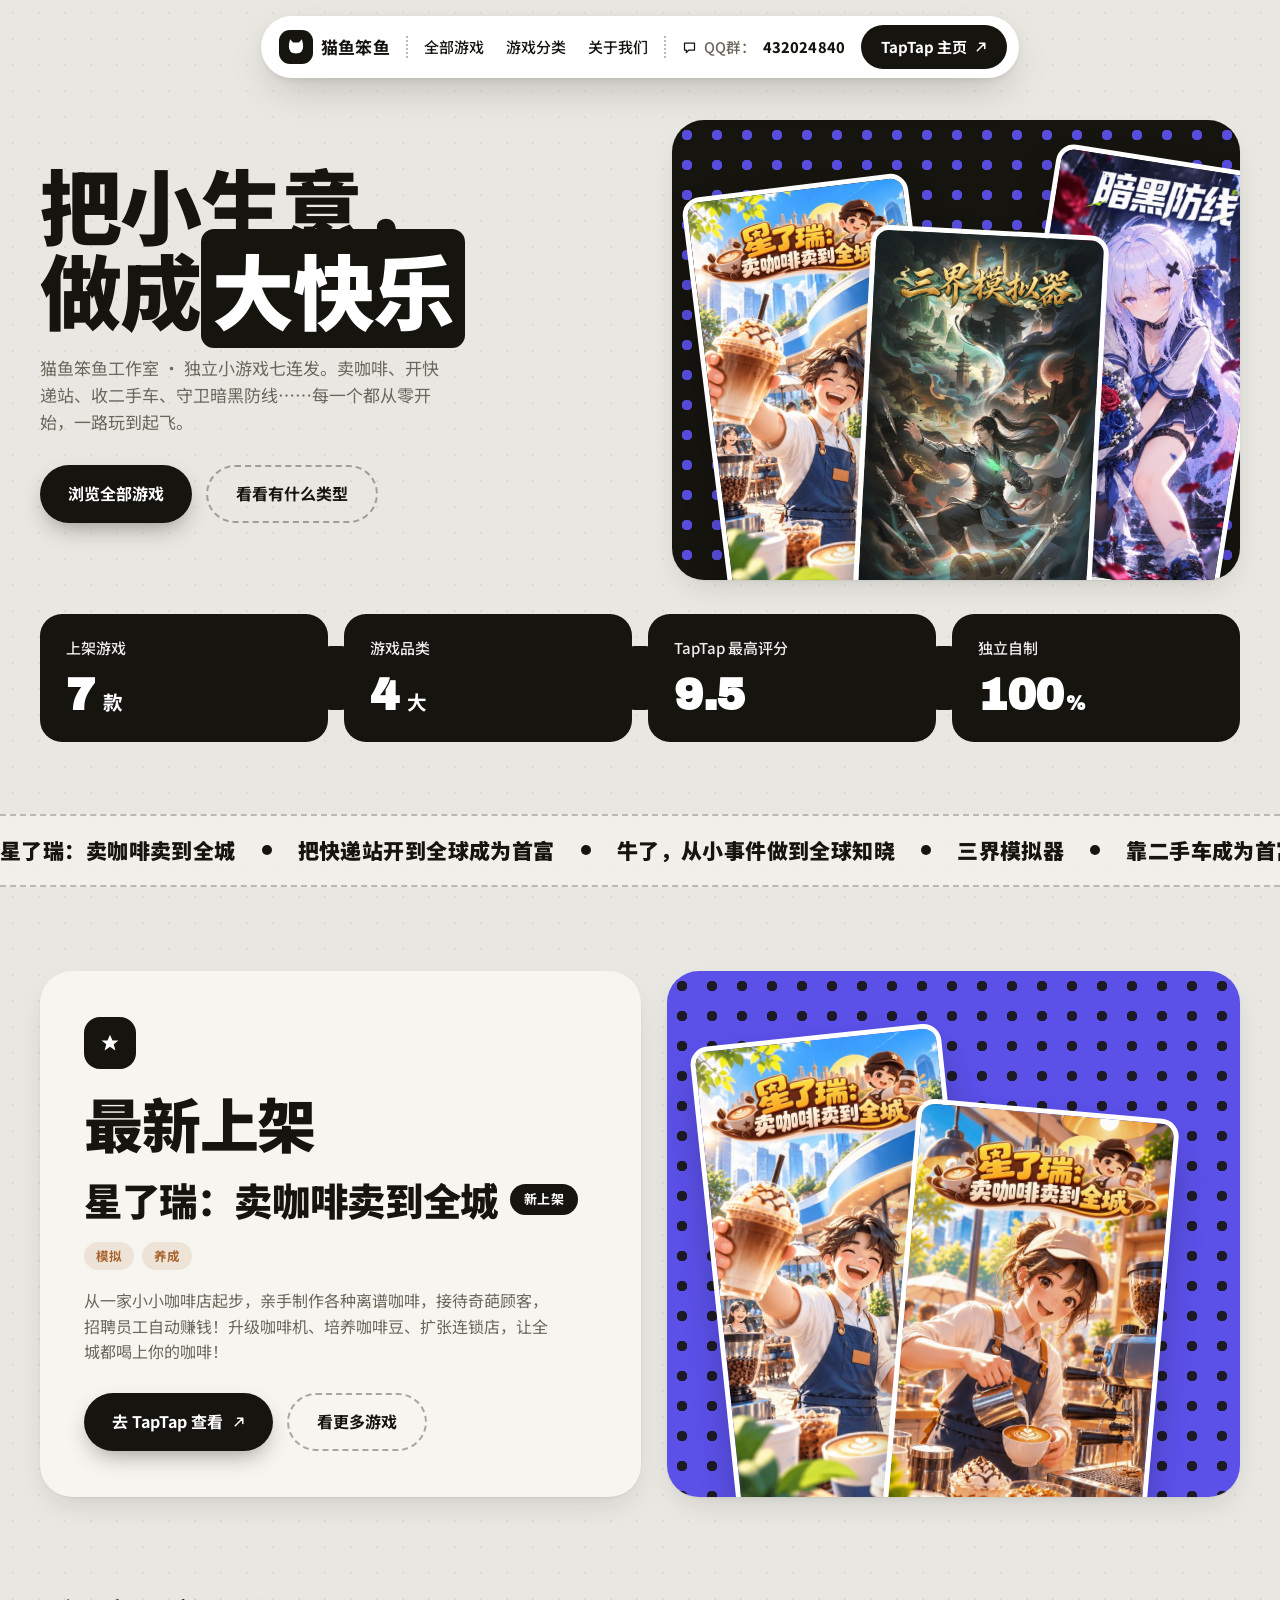
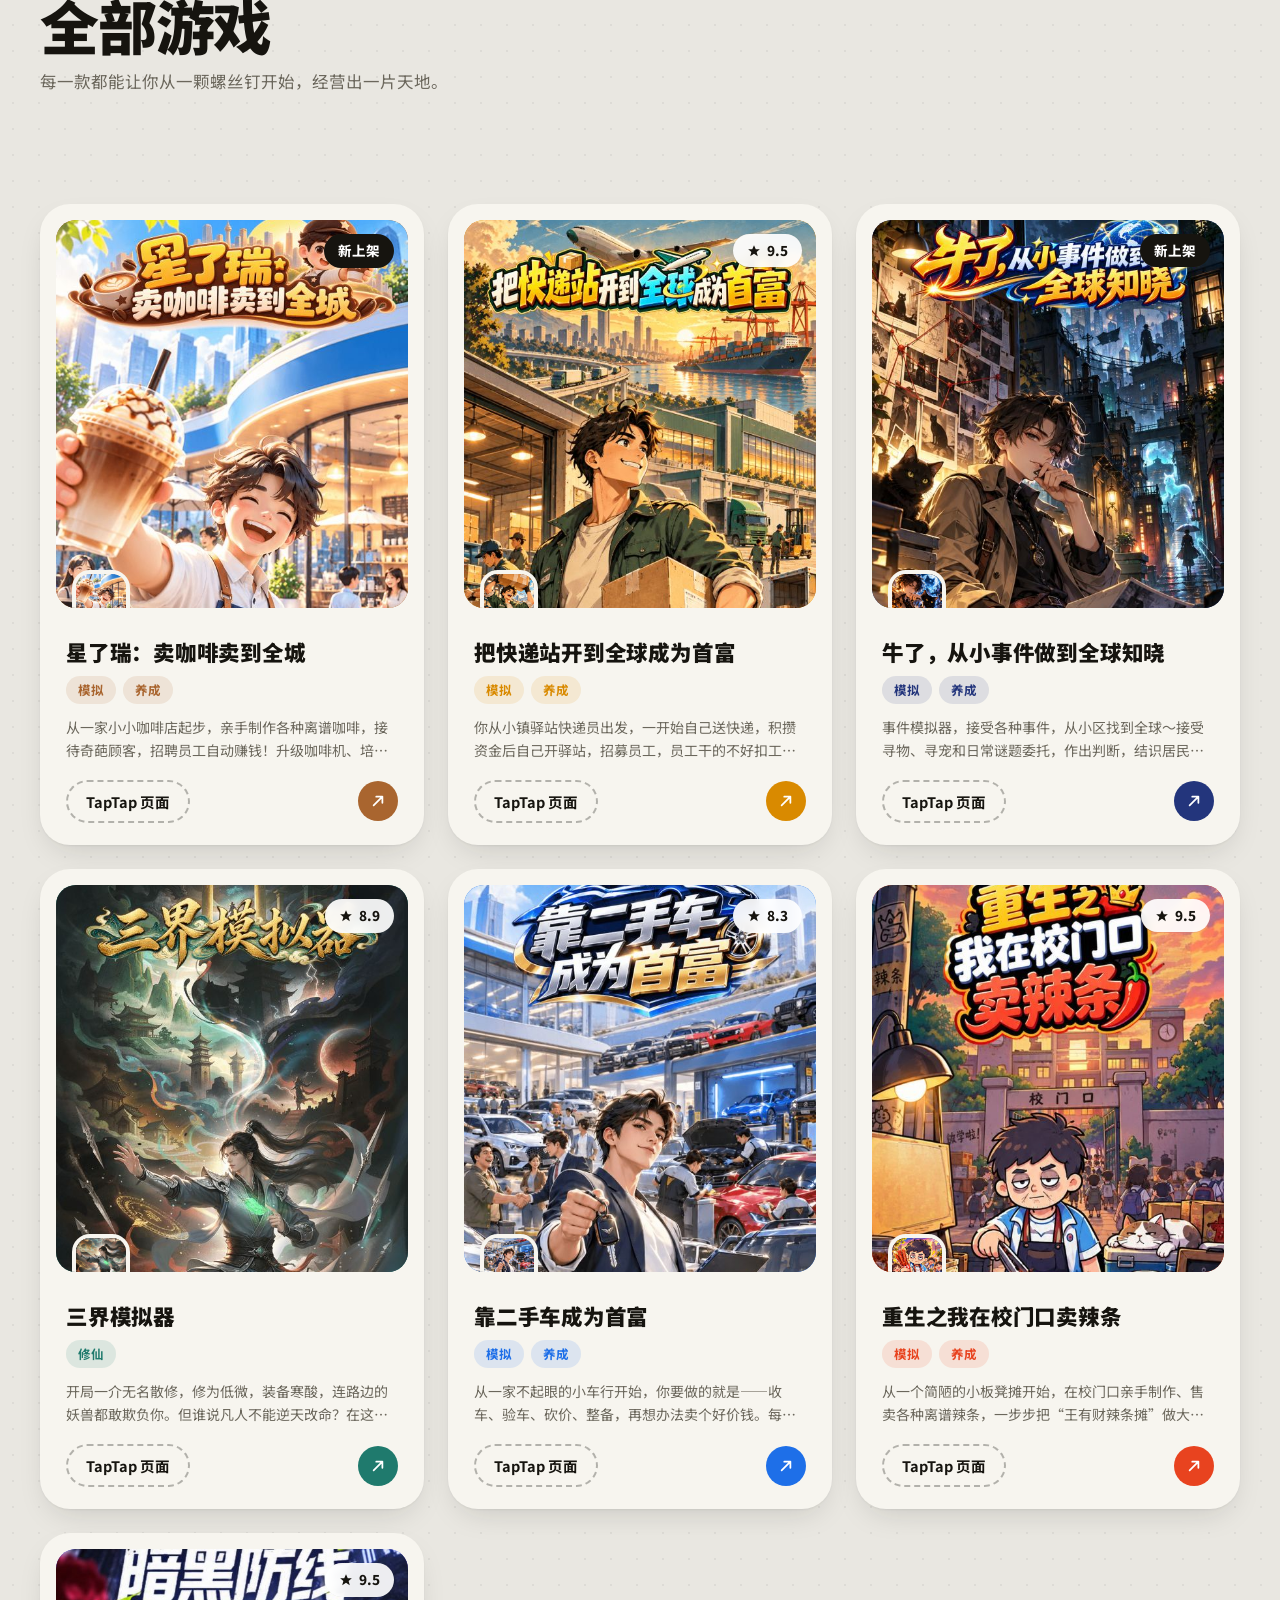
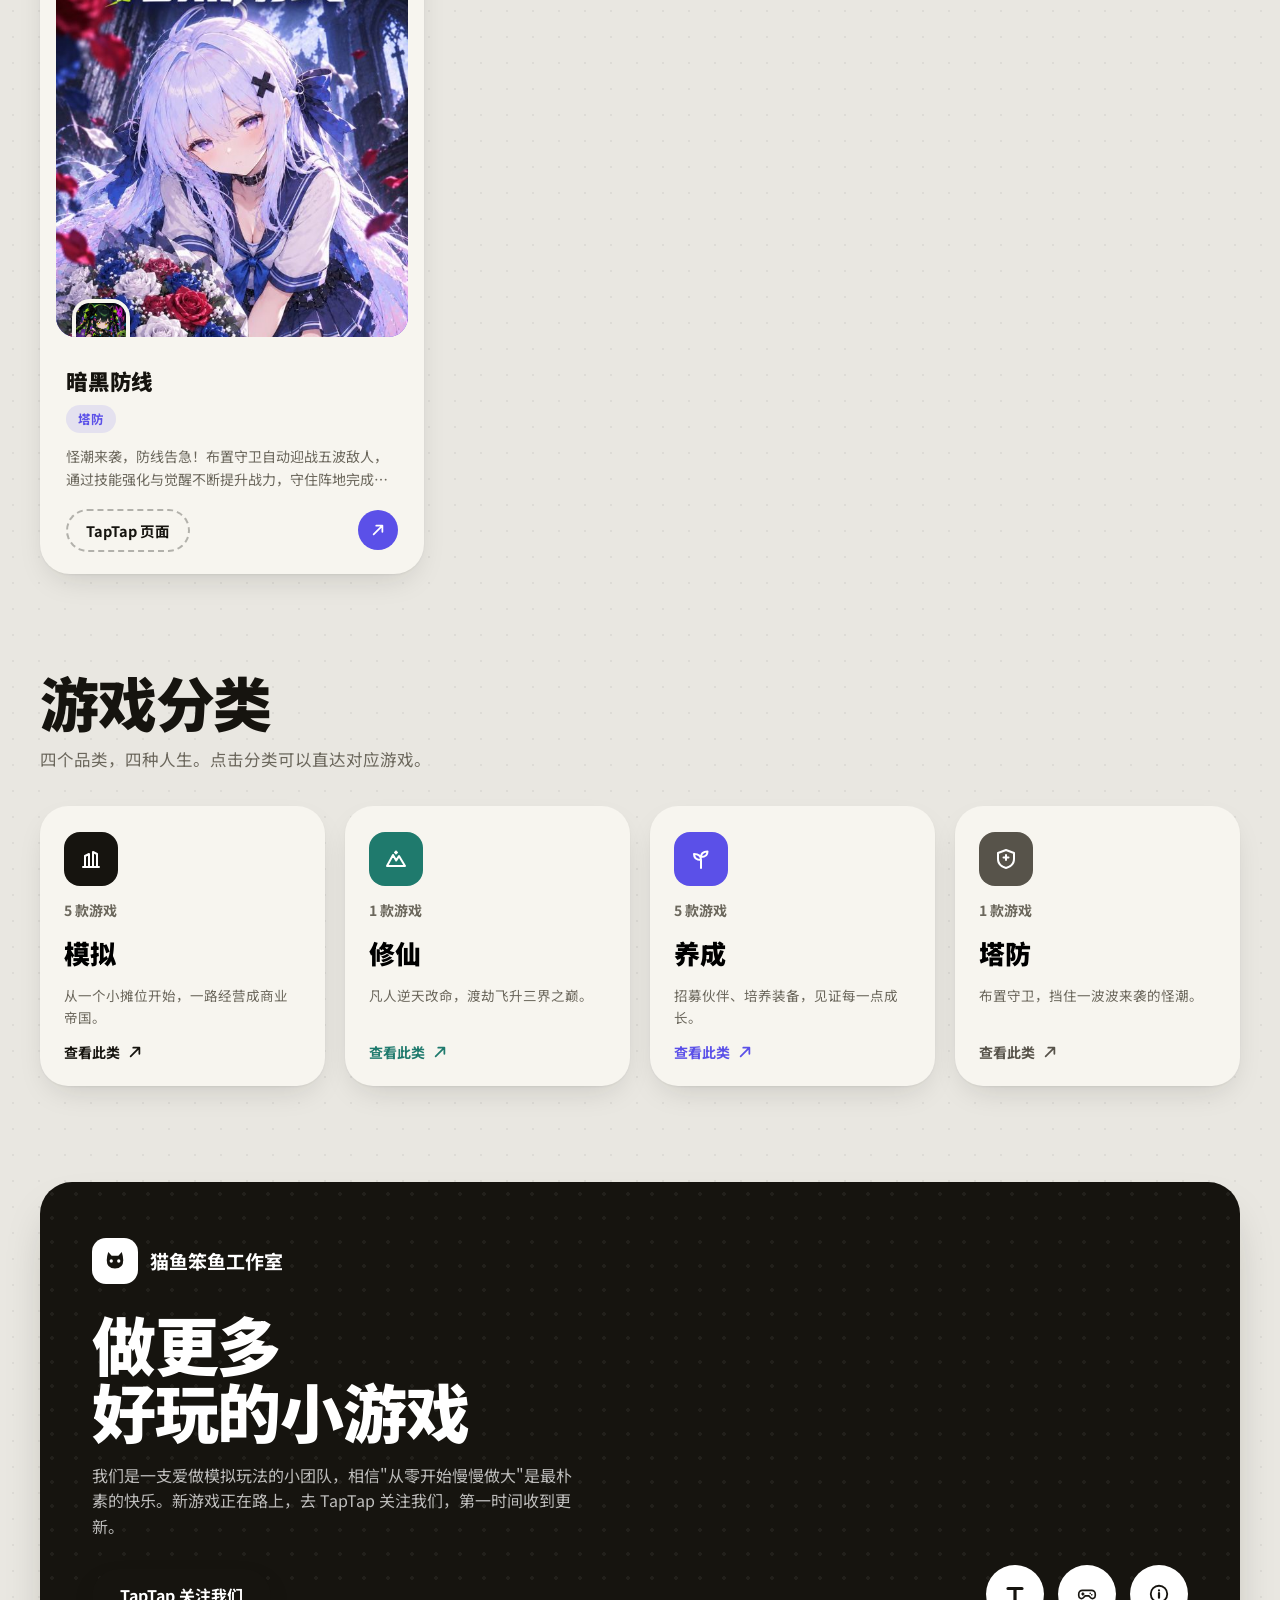
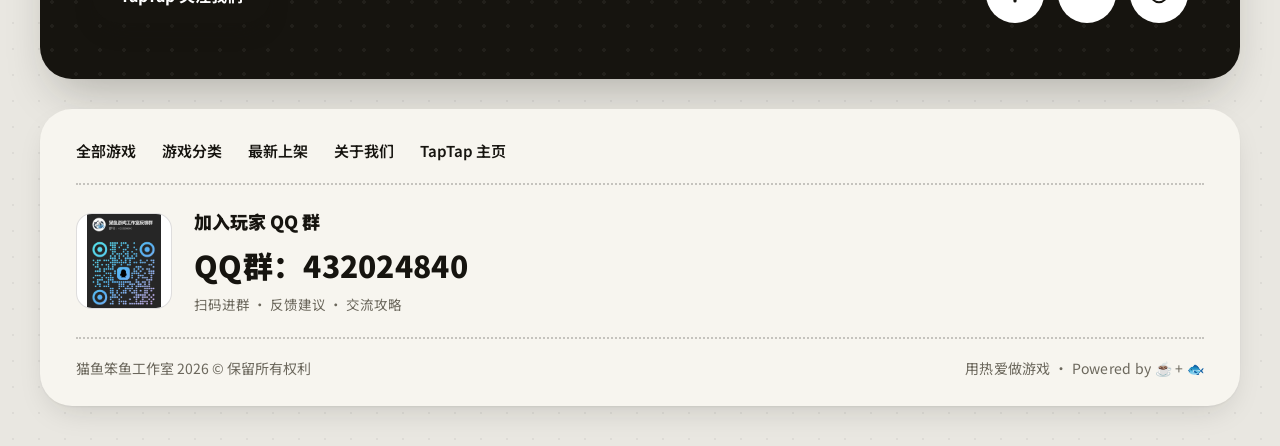
==== index.html @ b8abeef3 "初始提交：个人网站" ====
<!DOCTYPE html>
<html lang="zh-CN">
<head>
  <meta charset="UTF-8" />
  <meta name="viewport" content="width=device-width, initial-scale=1.0" />
  <title>猫鱼笨鱼工作室 · 独立小游戏</title>
  <meta name="description" content="猫鱼笨鱼工作室官方网站 —— 7 款独立小游戏：模拟、修仙、养成、塔防。从小生意做到全球首富，从凡人修到飞升。" />
  <link rel="icon" href="data:image/svg+xml,%3Csvg xmlns='http://www.w3.org/2000/svg' viewBox='0 0 64 64'%3E%3Crect width='64' height='64' rx='16' fill='%2316140F'/%3E%3Cpath d='M20 40 L32 18 L44 40 Z' fill='%23fff'/%3E%3C/svg%3E" />
  <link rel="preconnect" href="https://fonts.googleapis.com" />
  <link rel="preconnect" href="https://fonts.gstatic.com" crossorigin />
  <link href="https://fonts.googleapis.com/css2?family=Archivo+Black&family=Noto+Sans+SC:wght@400;500;700;900&display=swap" rel="stylesheet" />
  <link rel="stylesheet" href="css/styles.css" />
</head>
<body>

  <!-- ===== 导航 ===== -->
  <header class="nav-wrap">
    <nav class="nav" id="nav">
      <a class="nav-logo" href="#top" aria-label="回到顶部">
        <span class="logo-mark" aria-hidden="true">
          <svg viewBox="0 0 40 40" width="26" height="26">
            <path d="M11 8 L15.5 13 L24.5 13 L29 8 L29 8 Q31 14 31 19 Q31 30 20 30 Q9 30 9 19 Q9 14 11 8 Z" fill="currentColor"/>
            <circle cx="15" cy="20" r="2.2" fill="#fff"/>
            <circle cx="25" cy="20" r="2.2" fill="#fff"/>
          </svg>
        </span>
        <strong>猫鱼笨鱼</strong>
      </a>
      <span class="nav-divider" aria-hidden="true"></span>
      <ul class="nav-links" id="navLinks">
        <li><a href="#games">全部游戏</a></li>
        <li><a href="#categories">游戏分类</a></li>
        <li><a href="#about">关于我们</a></li>
      </ul>
      <span class="nav-divider" aria-hidden="true"></span>
      <span class="nav-qq" title="玩家交流群">
        <svg viewBox="0 0 24 24" width="15" height="15" aria-hidden="true"><path d="M4 5 h16 v11 h-9 l-4 4 v-4 H4 Z" fill="none" stroke="currentColor" stroke-width="2" stroke-linejoin="round"/></svg>
        QQ群：<b>432024840</b>
      </span>
      <a class="nav-cta" href="https://www.taptap.cn/developer/452854" target="_blank" rel="noopener">
        TapTap 主页
        <svg viewBox="0 0 16 16" width="12" height="12" aria-hidden="true"><path d="M3 13 L13 3 M6 3 h7 v7" stroke="currentColor" stroke-width="2" fill="none" stroke-linecap="round" stroke-linejoin="round"/></svg>
      </a>
    </nav>
  </header>

  <main id="top">
    <!-- ===== 首屏 ===== -->
    <section class="hero container">
      <div class="hero-grid">
        <div class="hero-copy reveal">
          <h1 class="hero-title">把小生意，<br />做成<span class="accent-underline">大快乐</span></h1>
          <p class="hero-sub">猫鱼笨鱼工作室 · 独立小游戏七连发。卖咖啡、开快递站、收二手车、守卫暗黑防线……每一个都从零开始，一路玩到起飞。</p>
          <div class="hero-actions">
            <a class="btn btn-primary" href="#games">浏览全部游戏</a>
            <a class="btn btn-ghost" href="#categories">看看有什么类型</a>
          </div>
        </div>
        <div class="hero-art reveal" aria-hidden="true">
          <div class="hero-panel">
            <div class="hero-shot hero-shot-a"><img src="assets/980975/shot0.jpg" alt="" loading="eager" /></div>
            <div class="hero-shot hero-shot-b"><img src="assets/961145/shot0.jpg" alt="" loading="eager" /></div>
            <div class="hero-shot hero-shot-c"><img src="assets/924366/shot0.jpg" alt="" loading="eager" /></div>
          </div>
        </div>
      </div>

      <!-- 统计连体卡 -->
      <div class="stats reveal" role="list" aria-label="工作室数据">
        <div class="stat-card" role="listitem"><span class="stat-label">上架游戏</span><span class="stat-value">7<small> 款</small></span></div>
        <span class="stat-connector" aria-hidden="true"></span>
        <div class="stat-card" role="listitem"><span class="stat-label">游戏品类</span><span class="stat-value">4<small> 大</small></span></div>
        <span class="stat-connector" aria-hidden="true"></span>
        <div class="stat-card" role="listitem"><span class="stat-label">TapTap 最高评分</span><span class="stat-value">9.5</span></div>
        <span class="stat-connector" aria-hidden="true"></span>
        <div class="stat-card" role="listitem"><span class="stat-label">独立自制</span><span class="stat-value">100<small>%</small></span></div>
      </div>
    </section>

    <!-- ===== 跑马灯 ===== -->
    <div class="marquee" aria-hidden="true">
      <div class="marquee-track" id="marqueeTrack"></div>
    </div>

    <!-- ===== 最新上架 ===== -->
    <section class="featured container" id="featured">
      <div class="featured-copy reveal">
        <span class="chip-icon" aria-hidden="true">
          <svg viewBox="0 0 24 24" width="20" height="20"><path d="M12 2 L15 9 L22 9 L16.5 13.5 L18.5 21 L12 16.5 L5.5 21 L7.5 13.5 L2 9 L9 9 Z" fill="currentColor"/></svg>
        </span>
        <h2 class="section-title">最新上架</h2>
        <div class="featured-meta" id="featuredMeta"></div>
        <p class="featured-desc" id="featuredDesc"></p>
        <div class="hero-actions">
          <a class="btn btn-primary" id="featuredLink" href="#" target="_blank" rel="noopener">去 TapTap 查看
            <svg viewBox="0 0 16 16" width="12" height="12" aria-hidden="true"><path d="M3 13 L13 3 M6 3 h7 v7" stroke="currentColor" stroke-width="2" fill="none" stroke-linecap="round" stroke-linejoin="round"/></svg>
          </a>
          <a class="btn btn-ghost" href="#games">看更多游戏</a>
        </div>
      </div>
      <div class="featured-art reveal" id="featuredArt" aria-hidden="true"></div>
    </section>

    <!-- ===== 全部游戏 ===== -->
    <section class="games container" id="games">
      <div class="section-head reveal">
        <h2 class="section-title">全部游戏</h2>
        <p class="section-sub">每一款都能让你从一颗螺丝钉开始，经营出一片天地。</p>
      </div>
      <div class="filter-bar reveal" id="filterBar" role="tablist" aria-label="按分类筛选"></div>
      <div class="game-grid" id="gameGrid"></div>
      <p class="grid-empty" id="gridEmpty" hidden>这个分类暂时还没有游戏，敬请期待～</p>
    </section>

    <!-- ===== 分类 ===== -->
    <section class="categories container" id="categories">
      <div class="section-head reveal">
        <h2 class="section-title">游戏分类</h2>
        <p class="section-sub">四个品类，四种人生。点击分类可以直达对应游戏。</p>
      </div>
      <div class="cat-grid" id="catGrid"></div>
    </section>

    <!-- ===== 关于 ===== -->
    <section class="about container" id="about">
      <div class="about-card reveal">
        <div class="about-copy">
          <a class="about-logo" href="https://www.taptap.cn/developer/452854" target="_blank" rel="noopener">
            <span class="logo-mark logo-mark-lg" aria-hidden="true">
              <svg viewBox="0 0 40 40" width="30" height="30">
                <path d="M11 8 L15.5 13 L24.5 13 L29 8 L29 8 Q31 14 31 19 Q31 30 20 30 Q9 30 9 19 Q9 14 11 8 Z" fill="currentColor"/>
                <circle cx="15" cy="20" r="2.2" fill="#fff"/>
                <circle cx="25" cy="20" r="2.2" fill="#fff"/>
              </svg>
            </span>
            <strong>猫鱼笨鱼工作室</strong>
          </a>
          <h2 class="about-title">做更多<br />好玩的小游戏</h2>
          <p class="about-sub">我们是一支爱做模拟玩法的小团队，相信"从零开始慢慢做大"是最朴素的快乐。新游戏正在路上，去 TapTap 关注我们，第一时间收到更新。</p>
          <a class="btn btn-primary" href="https://www.taptap.cn/developer/452854" target="_blank" rel="noopener">TapTap 关注我们</a>
        </div>
        <div class="about-social" aria-label="社交链接">
          <a class="social-dot" href="https://www.taptap.cn/developer/452854" target="_blank" rel="noopener" title="TapTap 开发者主页" aria-label="TapTap 开发者主页">
            <svg viewBox="0 0 24 24" width="24" height="24" aria-hidden="true"><path d="M5 6.5 h14 M12 6.5 V19" fill="none" stroke="currentColor" stroke-width="3.2" stroke-linecap="round"/></svg>
          </a>
          <a class="social-dot" href="#games" title="浏览游戏" aria-label="浏览游戏">
            <svg viewBox="0 0 24 24" width="22" height="22" aria-hidden="true"><path d="M7 8 h10 a4 4 0 0 1 4 4 v2 a3 3 0 0 1 -5.6 1.5 L14 14 h-4 l-1.4 1.5 A3 3 0 0 1 3 14 v-2 a4 4 0 0 1 4 -4 Z M7.5 11 v2 M6.5 12 h2 M15.5 11.2 v.1 M17.2 12.8 v.1" fill="none" stroke="currentColor" stroke-width="1.8" stroke-linecap="round"/></svg>
          </a>
          <a class="social-dot" href="#about" title="关于我们" aria-label="关于我们">
            <svg viewBox="0 0 24 24" width="22" height="22" aria-hidden="true"><circle cx="12" cy="12" r="9" fill="none" stroke="currentColor" stroke-width="2"/><path d="M12 11 v5 M12 8 v.1" stroke="currentColor" stroke-width="2.4" stroke-linecap="round" fill="none"/></svg>
          </a>
        </div>
      </div>
    </section>
  </main>

  <!-- ===== 页脚 ===== -->
  <footer class="footer container">
    <div class="footer-card reveal">
      <ul class="footer-links">
        <li><a href="#games">全部游戏</a></li>
        <li><a href="#categories">游戏分类</a></li>
        <li><a href="#featured">最新上架</a></li>
        <li><a href="#about">关于我们</a></li>
        <li><a href="https://www.taptap.cn/developer/452854" target="_blank" rel="noopener">TapTap 主页</a></li>
      </ul>
      <div class="footer-qq">
        <img class="qq-qr" src="assets/qq-qrcode.png" alt="QQ 群二维码" width="96" height="96" loading="lazy" />
        <div class="qq-info">
          <span class="qq-title">加入玩家 QQ 群</span>
          <span class="qq-number">QQ群：432024840</span>
          <span class="qq-hint">扫码进群 · 反馈建议 · 交流攻略</span>
        </div>
      </div>
      <div class="footer-bottom">
        <span>猫鱼笨鱼工作室 2026 © 保留所有权利</span>
        <span class="footer-made">用热爱做游戏 · Powered by ☕ + 🐟</span>
      </div>
    </div>
  </footer>

  <script src="js/games.js"></script>
  <script src="js/main.js"></script>
</body>
</html>
---- css/styles.css ----
/* ============================================================
   猫鱼笨鱼工作室 · 个人游戏网站
   视觉语言参考 caldera.xyz：
   暖灰底 + 半调网点 + 超粗标题 + 大圆角面板 + 虚线胶囊按钮
   主色：黑色（原 caldera 橙改为黑，保留紫色作辅助撞色）
   ============================================================ */

:root {
  --bg: #E9E7E1;
  --surface: #F7F5EF;
  --surface-2: #FFFFFF;
  --ink: #16140F;
  --muted: #6B675C;
  --line: rgba(22, 20, 15, 0.14);

  --primary: #16140F;
  --primary-deep: #2E2B24;
  --purple: #5B50E8;
  --teal: #1F7A6D;
  --stone: #57534A;

  --radius-lg: 32px;
  --radius-md: 22px;
  --radius-sm: 16px;

  --font-display: "Archivo Black", "Noto Sans SC", "Microsoft YaHei", sans-serif;
  --font-body: "Noto Sans SC", "PingFang SC", "Microsoft YaHei", sans-serif;

  --shadow-card: 0 1px 2px rgba(22, 20, 15, 0.05), 0 12px 32px -12px rgba(22, 20, 15, 0.18);
  --shadow-pop: 0 24px 48px -16px rgba(22, 20, 15, 0.28);

  --halftone-dark: radial-gradient(circle, rgba(22, 20, 15, 0.055) 1.4px, transparent 1.5px);
}

* { box-sizing: border-box; }

html { scroll-behavior: smooth; }

body {
  margin: 0;
  font-family: var(--font-body);
  color: var(--ink);
  background-color: var(--bg);
  background-image: var(--halftone-dark);
  background-size: 26px 26px;
  line-height: 1.6;
  -webkit-font-smoothing: antialiased;
}

img { display: block; max-width: 100%; }
a { color: inherit; text-decoration: none; }
ul { list-style: none; margin: 0; padding: 0; }

.container {
  width: min(1200px, calc(100% - 40px));
  margin-inline: auto;
}

/* ============ 导航 ============ */
.nav-wrap {
  position: fixed;
  inset-inline: 0;
  top: 16px;
  z-index: 100;
  display: flex;
  justify-content: center;
  padding-inline: 16px;
  pointer-events: none;
}

.nav {
  pointer-events: auto;
  display: flex;
  align-items: center;
  gap: 16px;
  background: var(--surface-2);
  border-radius: 999px;
  padding: 9px 12px 9px 18px;
  box-shadow: 0 2px 6px rgba(22, 20, 15, 0.07), 0 16px 40px -12px rgba(22, 20, 15, 0.25);
  max-width: 100%;
}

.nav-logo {
  display: flex;
  align-items: center;
  gap: 8px;
  font-size: 17px;
  letter-spacing: 0.01em;
}

.logo-mark {
  display: inline-grid;
  place-items: center;
  width: 34px;
  height: 34px;
  border-radius: 11px;
  background: var(--primary);
  color: #fff;
}

.logo-mark-lg { width: 46px; height: 46px; border-radius: 14px; }

.nav-divider {
  width: 0;
  height: 22px;
  border-left: 2px dotted rgba(22, 20, 15, 0.3);
}

.nav-links {
  display: flex;
  gap: 22px;
  font-size: 15px;
  font-weight: 500;
}

.nav-links a {
  position: relative;
  padding-block: 4px;
  transition: text-decoration-color 0.2s;
  text-decoration: underline;
  text-decoration-color: transparent;
  text-underline-offset: 6px;
  text-decoration-thickness: 2px;
}

.nav-links a:hover { text-decoration-color: var(--primary); }

.nav-qq {
  display: inline-flex;
  align-items: center;
  gap: 7px;
  font-size: 14.5px;
  font-weight: 500;
  color: var(--muted);
  white-space: nowrap;
}

.nav-qq svg { color: var(--primary); flex: 0 0 auto; }

.nav-qq b { color: var(--ink); font-weight: 800; letter-spacing: 0.01em; }

.nav-cta {
  display: inline-flex;
  align-items: center;
  gap: 8px;
  background: var(--primary);
  color: #fff;
  font-weight: 700;
  font-size: 15px;
  padding: 10px 20px;
  border-radius: 999px;
  transition: transform 0.2s ease, background 0.2s ease;
}

.nav-cta:hover { background: var(--primary-deep); transform: translateY(-1px); }

/* ============ 通用按钮 ============ */
.btn {
  display: inline-flex;
  align-items: center;
  gap: 10px;
  border-radius: 999px;
  font-weight: 700;
  font-size: 16px;
  padding: 14px 28px;
  transition: transform 0.2s ease, background 0.2s ease, box-shadow 0.2s ease, border-color 0.2s ease;
}

.btn-primary {
  background: var(--primary);
  color: #fff;
  box-shadow: 0 10px 24px -8px rgba(22, 20, 15, 0.45);
}

.btn-primary:hover { background: var(--primary-deep); transform: translateY(-2px); }

.btn-ghost {
  border: 2px dashed rgba(22, 20, 15, 0.35);
  color: var(--ink);
  background: transparent;
}

.btn-ghost:hover { border-style: solid; border-color: var(--ink); transform: translateY(-2px); }

/* ============ 首屏 ============ */
.hero { padding-top: 120px; }

.hero-grid {
  display: grid;
  grid-template-columns: 1.05fr 1fr;
  gap: 36px;
  align-items: stretch;
}

.hero-copy {
  display: flex;
  flex-direction: column;
  justify-content: center;
  padding-block: 24px 40px;
}

.hero-title {
  margin: 0 0 22px;
  font-family: var(--font-body);
  font-weight: 900;
  font-size: clamp(44px, 6.4vw, 88px);
  line-height: 1.04;
  letter-spacing: -0.02em;
}

.accent-underline {
  background: var(--primary);
  color: #fff;
  padding: 0 0.14em;
  border-radius: 0.16em;
  box-decoration-break: clone;
  -webkit-box-decoration-break: clone;
}

.hero-sub {
  margin: 0 0 30px;
  font-size: 17px;
  color: var(--muted);
  max-width: 46ch;
}

.hero-actions { display: flex; flex-wrap: wrap; gap: 14px; }

/* 首屏图形面板：黑底 + 紫色半调网点 + 三张倾斜竖版截图 */
.hero-art { position: relative; }

.hero-panel {
  position: relative;
  height: 100%;
  min-height: 460px;
  border-radius: var(--radius-lg);
  background-color: var(--primary);
  background-image: radial-gradient(circle, rgba(91, 80, 232, 0.95) 5px, transparent 5.5px);
  background-size: 30px 30px;
  overflow: hidden;
  box-shadow: var(--shadow-card);
}

.hero-shot {
  position: absolute;
  border-radius: 18px;
  overflow: hidden;
  box-shadow: 0 20px 44px -14px rgba(0, 0, 0, 0.45);
  border: 5px solid var(--surface-2);
  transition: transform 0.5s cubic-bezier(0.22, 1, 0.36, 1);
}

.hero-shot img { width: 100%; height: 100%; object-fit: cover; }

.hero-shot-a {
  width: 40%;
  aspect-ratio: 9 / 17;
  left: 6%;
  top: 14%;
  transform: rotate(-7deg);
}

.hero-shot-b {
  width: 42%;
  aspect-ratio: 9 / 17;
  left: 33%;
  top: 24%;
  transform: rotate(3deg);
  z-index: 2;
}

.hero-shot-c {
  width: 40%;
  aspect-ratio: 9 / 17;
  left: 62%;
  top: 8%;
  transform: rotate(9deg);
}

.hero-panel:hover .hero-shot-a { transform: rotate(-9deg) translateY(-6px); }
.hero-panel:hover .hero-shot-b { transform: rotate(1deg) translateY(-10px); }
.hero-panel:hover .hero-shot-c { transform: rotate(11deg) translateY(-4px); }

/* ============ 统计连体卡 ============ */
.stats {
  margin-top: 34px;
  display: flex;
  align-items: stretch;
  justify-content: space-between;
}

.stat-card {
  flex: 1 1 0;
  background: var(--primary);
  color: #fff;
  border-radius: var(--radius-md);
  padding: 22px 26px 24px;
  display: flex;
  flex-direction: column;
  gap: 14px;
  position: relative;
  z-index: 1;
}

.stat-label { font-size: 15px; font-weight: 500; opacity: 0.92; }

.stat-value {
  font-family: var(--font-display);
  font-weight: 900;
  font-size: clamp(34px, 3.4vw, 52px);
  line-height: 1;
  letter-spacing: -0.01em;
}

.stat-value small { font-size: 0.45em; font-weight: 700; margin-left: 2px; }

.stat-connector {
  flex: 0 0 34px;
  align-self: center;
  height: 64px;
  margin-inline: -9px;
  background: var(--primary);
  border-radius: 12px;
  z-index: 0;
}

/* ============ 跑马灯 ============ */
.marquee {
  margin-top: 72px;
  border-block: 2px dashed rgba(22, 20, 15, 0.25);
  padding-block: 18px;
  overflow: hidden;
  background: rgba(247, 245, 239, 0.6);
}

.marquee-track {
  display: flex;
  gap: 0;
  width: max-content;
  animation: marquee 36s linear infinite;
}

.marquee:hover .marquee-track { animation-play-state: paused; }

.marquee-item {
  display: inline-flex;
  align-items: center;
  gap: 26px;
  padding-right: 26px;
  font-weight: 900;
  font-size: 21px;
  letter-spacing: 0.02em;
  white-space: nowrap;
}

.marquee-item::after {
  content: "";
  width: 10px;
  height: 10px;
  border-radius: 50%;
  background: var(--primary);
}

@keyframes marquee {
  from { transform: translateX(0); }
  to { transform: translateX(-50%); }
}

/* ============ 区块通用 ============ */
section { scroll-margin-top: 110px; }

.section-title {
  margin: 0;
  font-weight: 900;
  font-size: clamp(34px, 4.6vw, 60px);
  letter-spacing: -0.02em;
  line-height: 1.08;
}

.section-sub { margin: 12px 0 0; color: var(--muted); font-size: 16.5px; }

.section-head { margin-bottom: 34px; }

.chip-icon {
  display: inline-grid;
  place-items: center;
  width: 52px;
  height: 52px;
  border-radius: 16px;
  background: var(--ink);
  color: #fff;
  margin-bottom: 22px;
}

/* ============ 最新上架 ============ */
.featured {
  margin-top: 84px;
  display: grid;
  grid-template-columns: 1.05fr 1fr;
  gap: 26px;
}

.featured-copy {
  background: var(--surface);
  border-radius: var(--radius-lg);
  padding: 46px 44px;
  box-shadow: var(--shadow-card);
}

.featured-meta { display: flex; flex-wrap: wrap; align-items: center; gap: 12px; margin-top: 14px; }

.featured-name { font-weight: 900; font-size: clamp(26px, 3vw, 40px); letter-spacing: -0.01em; }

.badge-new {
  background: var(--primary);
  color: #fff;
  font-size: 13px;
  font-weight: 700;
  border-radius: 999px;
  padding: 5px 14px;
  letter-spacing: 0.04em;
}

.featured-tags { display: flex; flex-wrap: wrap; gap: 8px; }

.featured-desc {
  margin: 18px 0 28px;
  color: var(--muted);
  font-size: 16px;
  max-width: 52ch;
}

/* 紫色展示面板 + 黑色半调网点 + 倾斜截图 */
.featured-art {
  position: relative;
  border-radius: var(--radius-lg);
  background-color: var(--purple);
  background-image: radial-gradient(circle, rgba(22, 20, 15, 0.9) 5px, transparent 5.5px);
  background-size: 30px 30px;
  min-height: 480px;
  overflow: hidden;
  box-shadow: var(--shadow-card);
}

.featured-art .hero-shot-a { width: 44%; left: 8%; top: 12%; transform: rotate(-6deg); }
.featured-art .hero-shot-b { width: 46%; left: 40%; top: 26%; transform: rotate(5deg); }
.featured-art .hero-shot-c { display: none; }

/* ============ 全部游戏 ============ */
.games { margin-top: 96px; }

.filter-bar {
  display: flex;
  flex-wrap: wrap;
  gap: 12px;
  margin-bottom: 30px;
}

.filter-pill {
  appearance: none;
  cursor: pointer;
  font-family: inherit;
  font-size: 15.5px;
  font-weight: 700;
  color: var(--ink);
  background: transparent;
  border: 2px dashed rgba(22, 20, 15, 0.35);
  border-radius: 999px;
  padding: 10px 22px;
  transition: all 0.2s ease;
}

.filter-pill:hover { border-style: solid; border-color: var(--ink); }

.filter-pill.is-active {
  background: var(--ink);
  border: 2px solid var(--ink);
  color: #fff;
}

.filter-pill .count { opacity: 0.55; font-weight: 500; margin-left: 4px; font-size: 0.9em; }

.game-grid {
  display: grid;
  grid-template-columns: repeat(auto-fill, minmax(310px, 1fr));
  gap: 24px;
}

.grid-empty {
  text-align: center;
  color: var(--muted);
  padding: 60px 0;
  font-size: 17px;
}

/* 游戏卡片 */
.game-card {
  background: var(--surface);
  border-radius: 30px;
  padding: 16px 16px 22px;
  box-shadow: var(--shadow-card);
  display: flex;
  flex-direction: column;
  transition: transform 0.35s cubic-bezier(0.22, 1, 0.36, 1), box-shadow 0.35s ease, opacity 0.35s ease;
  position: relative;
}

.game-card:hover { transform: translateY(-8px); box-shadow: var(--shadow-pop); }

.game-card.is-hidden { display: none; }
.game-card.is-entering { animation: cardIn 0.45s cubic-bezier(0.22, 1, 0.36, 1) both; }

@keyframes cardIn {
  from { opacity: 0; transform: translateY(18px) scale(0.98); }
  to { opacity: 1; transform: translateY(0) scale(1); }
}

.game-media {
  position: relative;
  border-radius: 20px;
  overflow: hidden;
  aspect-ratio: 10 / 11;
  background: var(--card-accent, var(--ink));
}

.game-media img {
  width: 100%;
  height: 100%;
  object-fit: cover;
  object-position: 50% 14%;
  transition: transform 0.6s cubic-bezier(0.22, 1, 0.36, 1);
}

.game-card:hover .game-media img:not(.game-icon) { transform: scale(1.045); }

.game-media img.game-icon {
  position: absolute;
  left: 16px;
  bottom: -20px;
  width: 58px;
  height: 58px;
  object-fit: cover;
  object-position: 50% 50%;
  border-radius: 18px;
  border: 4px solid var(--surface);
  box-shadow: 0 8px 18px -6px rgba(22, 20, 15, 0.35);
  z-index: 2;
  transform: none;
  transition: none;
}

.game-badge {
  position: absolute;
  top: 14px;
  right: 14px;
  background: rgba(255, 255, 255, 0.92);
  backdrop-filter: blur(4px);
  border-radius: 999px;
  padding: 6px 14px;
  font-size: 13.5px;
  font-weight: 800;
  display: inline-flex;
  align-items: center;
  gap: 6px;
}

.game-badge svg { color: var(--primary); }

.game-badge.badge-new-float { background: var(--primary); color: #fff; }

.game-body { padding: 30px 10px 0; display: flex; flex-direction: column; flex: 1; }

.game-name {
  margin: 0;
  font-weight: 900;
  font-size: 21.5px;
  letter-spacing: -0.01em;
  line-height: 1.3;
}

.game-tags { display: flex; flex-wrap: wrap; gap: 7px; margin-top: 10px; }

.tag {
  font-size: 12.5px;
  font-weight: 700;
  padding: 4px 12px;
  border-radius: 999px;
  color: var(--card-accent, var(--ink));
  background: color-mix(in srgb, var(--card-accent, var(--ink)) 12%, transparent);
}

.game-desc {
  margin: 12px 0 0;
  color: var(--muted);
  font-size: 14px;
  line-height: 1.65;
  display: -webkit-box;
  -webkit-line-clamp: 2;
  -webkit-box-orient: vertical;
  overflow: hidden;
}

.game-foot {
  margin-top: auto;
  padding-top: 18px;
  display: flex;
  align-items: center;
  justify-content: space-between;
  gap: 12px;
}

.game-link {
  display: inline-flex;
  align-items: center;
  gap: 8px;
  font-weight: 700;
  font-size: 14.5px;
  color: var(--ink);
  border: 2px dashed rgba(22, 20, 15, 0.3);
  border-radius: 999px;
  padding: 8px 18px;
  transition: all 0.2s ease;
}

.game-link:hover { border-style: solid; background: var(--ink); color: #fff; }

.game-arrow {
  display: inline-grid;
  place-items: center;
  width: 40px;
  height: 40px;
  border-radius: 50%;
  background: var(--card-accent, var(--ink));
  color: #fff;
  flex: 0 0 auto;
  transition: transform 0.25s ease;
}

.game-card:hover .game-arrow { transform: rotate(-45deg); }

/* ============ 分类 ============ */
.categories { margin-top: 96px; }

.cat-grid {
  display: grid;
  grid-template-columns: repeat(4, 1fr);
  gap: 20px;
}

.cat-card {
  text-align: left;
  font-family: inherit;
  cursor: pointer;
  border: none;
  background: var(--surface);
  border-radius: 28px;
  padding: 26px 24px 24px;
  box-shadow: var(--shadow-card);
  display: flex;
  flex-direction: column;
  gap: 14px;
  transition: transform 0.3s cubic-bezier(0.22, 1, 0.36, 1), box-shadow 0.3s ease;
}

.cat-card:hover { transform: translateY(-6px); box-shadow: var(--shadow-pop); }

.cat-chip {
  width: 54px;
  height: 54px;
  border-radius: 16px;
  display: grid;
  place-items: center;
  color: #fff;
}

.cat-count { font-size: 14px; font-weight: 700; color: var(--muted); }

.cat-name { font-weight: 900; font-size: 26px; letter-spacing: -0.01em; }

.cat-desc { font-size: 13.5px; color: var(--muted); line-height: 1.6; margin: 0; }

.cat-go {
  margin-top: auto;
  display: inline-flex;
  align-items: center;
  gap: 8px;
  font-weight: 700;
  font-size: 14px;
}

/* ============ 关于 ============ */
.about { margin-top: 96px; }

.about-card {
  background: var(--ink);
  color: #fff;
  border-radius: var(--radius-lg);
  padding: 56px 52px;
  display: grid;
  grid-template-columns: 1.4fr auto;
  gap: 40px;
  align-items: end;
  background-image: radial-gradient(circle, rgba(255, 255, 255, 0.05) 1.6px, transparent 1.7px);
  background-size: 24px 24px;
  box-shadow: var(--shadow-pop);
}

.about-logo { display: inline-flex; align-items: center; gap: 12px; font-size: 19px; margin-bottom: 26px; }

/* 黑底卡片上的 logo 与社交按钮反白处理 */
.about-card .logo-mark { background: #fff; color: var(--ink); }

.about-title {
  margin: 0 0 18px;
  font-weight: 900;
  font-size: clamp(38px, 5vw, 64px);
  line-height: 1.05;
  letter-spacing: -0.02em;
}

.about-title em { font-style: normal; color: #fff; background: var(--purple); padding: 0 0.12em; border-radius: 0.14em; }

.about-sub { margin: 0 0 30px; color: rgba(255, 255, 255, 0.72); max-width: 54ch; font-size: 16px; }

.about-social { display: flex; gap: 14px; }

.social-dot {
  display: grid;
  place-items: center;
  width: 58px;
  height: 58px;
  border-radius: 50%;
  background: #fff;
  color: var(--ink);
  transition: transform 0.25s ease, background 0.25s ease;
}

.social-dot:hover { transform: translateY(-4px) scale(1.05); background: #E6E2D8; }

/* ============ 页脚 ============ */
.footer { margin: 30px auto 40px; }

.footer-card {
  background: var(--surface);
  border-radius: var(--radius-lg);
  padding: 30px 36px 26px;
  box-shadow: var(--shadow-card);
}

.footer-links {
  display: flex;
  flex-wrap: wrap;
  gap: 26px;
  font-weight: 600;
  font-size: 15px;
  padding-bottom: 20px;
  border-bottom: 2px dotted rgba(22, 20, 15, 0.22);
}

.footer-links a {
  text-decoration: underline;
  text-decoration-color: transparent;
  text-underline-offset: 6px;
  text-decoration-thickness: 2px;
  transition: text-decoration-color 0.2s;
}

.footer-links a:hover { text-decoration-color: var(--primary); }

/* QQ 群区块 */
.footer-qq {
  display: flex;
  align-items: center;
  gap: 22px;
  padding: 22px 0;
  border-bottom: 2px dotted rgba(22, 20, 15, 0.22);
}

.qq-qr {
  width: 96px;
  height: 96px;
  aspect-ratio: 1;
  object-fit: contain;
  border-radius: 16px;
  border: 1px solid var(--line);
  background: #fff;
  flex: 0 0 auto;
}

.qq-info { display: flex; flex-direction: column; gap: 5px; }

.qq-title { font-weight: 900; font-size: 18px; }

.qq-number { font-weight: 900; font-size: clamp(22px, 2.6vw, 30px); letter-spacing: 0.01em; }

.qq-hint { color: var(--muted); font-size: 13.5px; }

.footer-bottom {
  display: flex;
  flex-wrap: wrap;
  justify-content: space-between;
  gap: 10px;
  padding-top: 18px;
  color: var(--muted);
  font-size: 14px;
}

.footer-made { letter-spacing: 0.02em; }

/* ============ 进场动画 ============ */
.reveal {
  opacity: 0;
  transform: translateY(28px);
  transition: opacity 0.7s ease, transform 0.7s cubic-bezier(0.22, 1, 0.36, 1);
  transition-delay: var(--reveal-delay, 0s);
}

.reveal.is-visible { opacity: 1; transform: none; }

/* ============ 响应式 ============ */
@media (max-width: 1024px) {
  .cat-grid { grid-template-columns: repeat(2, 1fr); }
  .hero-shot-c { display: none; }
  .hero-shot-a { width: 46%; left: 8%; }
  .hero-shot-b { width: 48%; left: 44%; }
}

@media (max-width: 880px) {
  .nav-links, .nav-divider { display: none; }
  .hero { padding-top: 104px; }
  .hero-grid { grid-template-columns: 1fr; }
  .hero-panel { min-height: 420px; }
  .featured { grid-template-columns: 1fr; }
  .stats { flex-wrap: wrap; gap: 12px; }
  .stat-connector { display: none; }
  .stat-card { flex: 1 1 calc(50% - 6px); }
  .about-card { grid-template-columns: 1fr; align-items: start; }
}

@media (max-width: 560px) {
  .cat-grid { grid-template-columns: 1fr; }
  .featured-copy { padding: 34px 26px; }
  .about-card { padding: 40px 26px; }
  .footer-card { padding: 24px 22px; }
  .game-grid { grid-template-columns: 1fr; }
  .hero-title { font-size: clamp(40px, 11vw, 56px); }
  .nav { gap: 10px; padding-left: 14px; }
  .nav-logo { font-size: 15px; }
  .nav-qq { font-size: 12.5px; gap: 5px; }
  .nav-cta { padding: 8px 14px; font-size: 13.5px; }
  .footer-qq { gap: 16px; }
  .qq-qr { width: 82px; height: 82px; }
}

@media (max-width: 380px) {
  .nav-cta { display: none; }
}

/* ============ 无障碍 ============ */
:focus-visible {
  outline: 3px solid var(--primary);
  outline-offset: 3px;
  border-radius: 6px;
}

@media (prefers-reduced-motion: reduce) {
  html { scroll-behavior: auto; }
  .reveal { opacity: 1; transform: none; transition: none; }
  .marquee-track { animation: none; }
  * { transition-duration: 0.01ms !important; animation-duration: 0.01ms !important; }
}
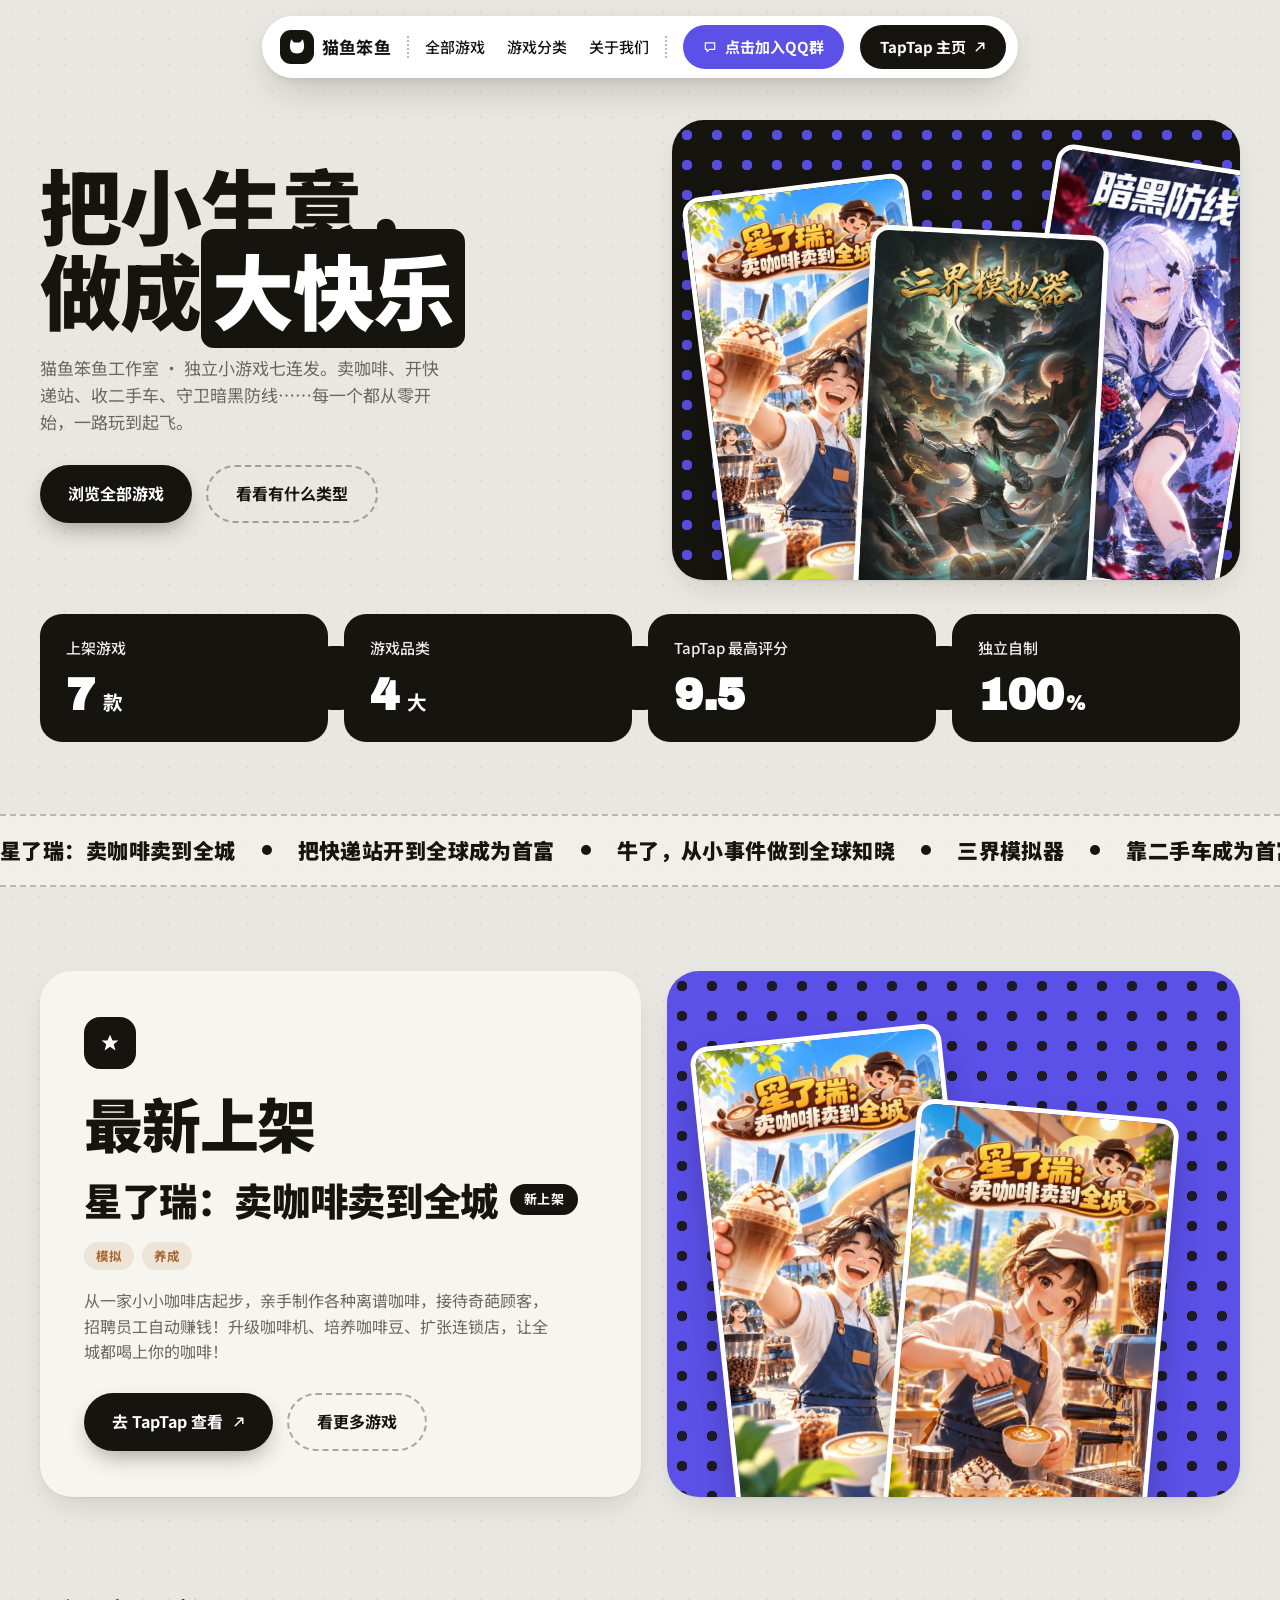
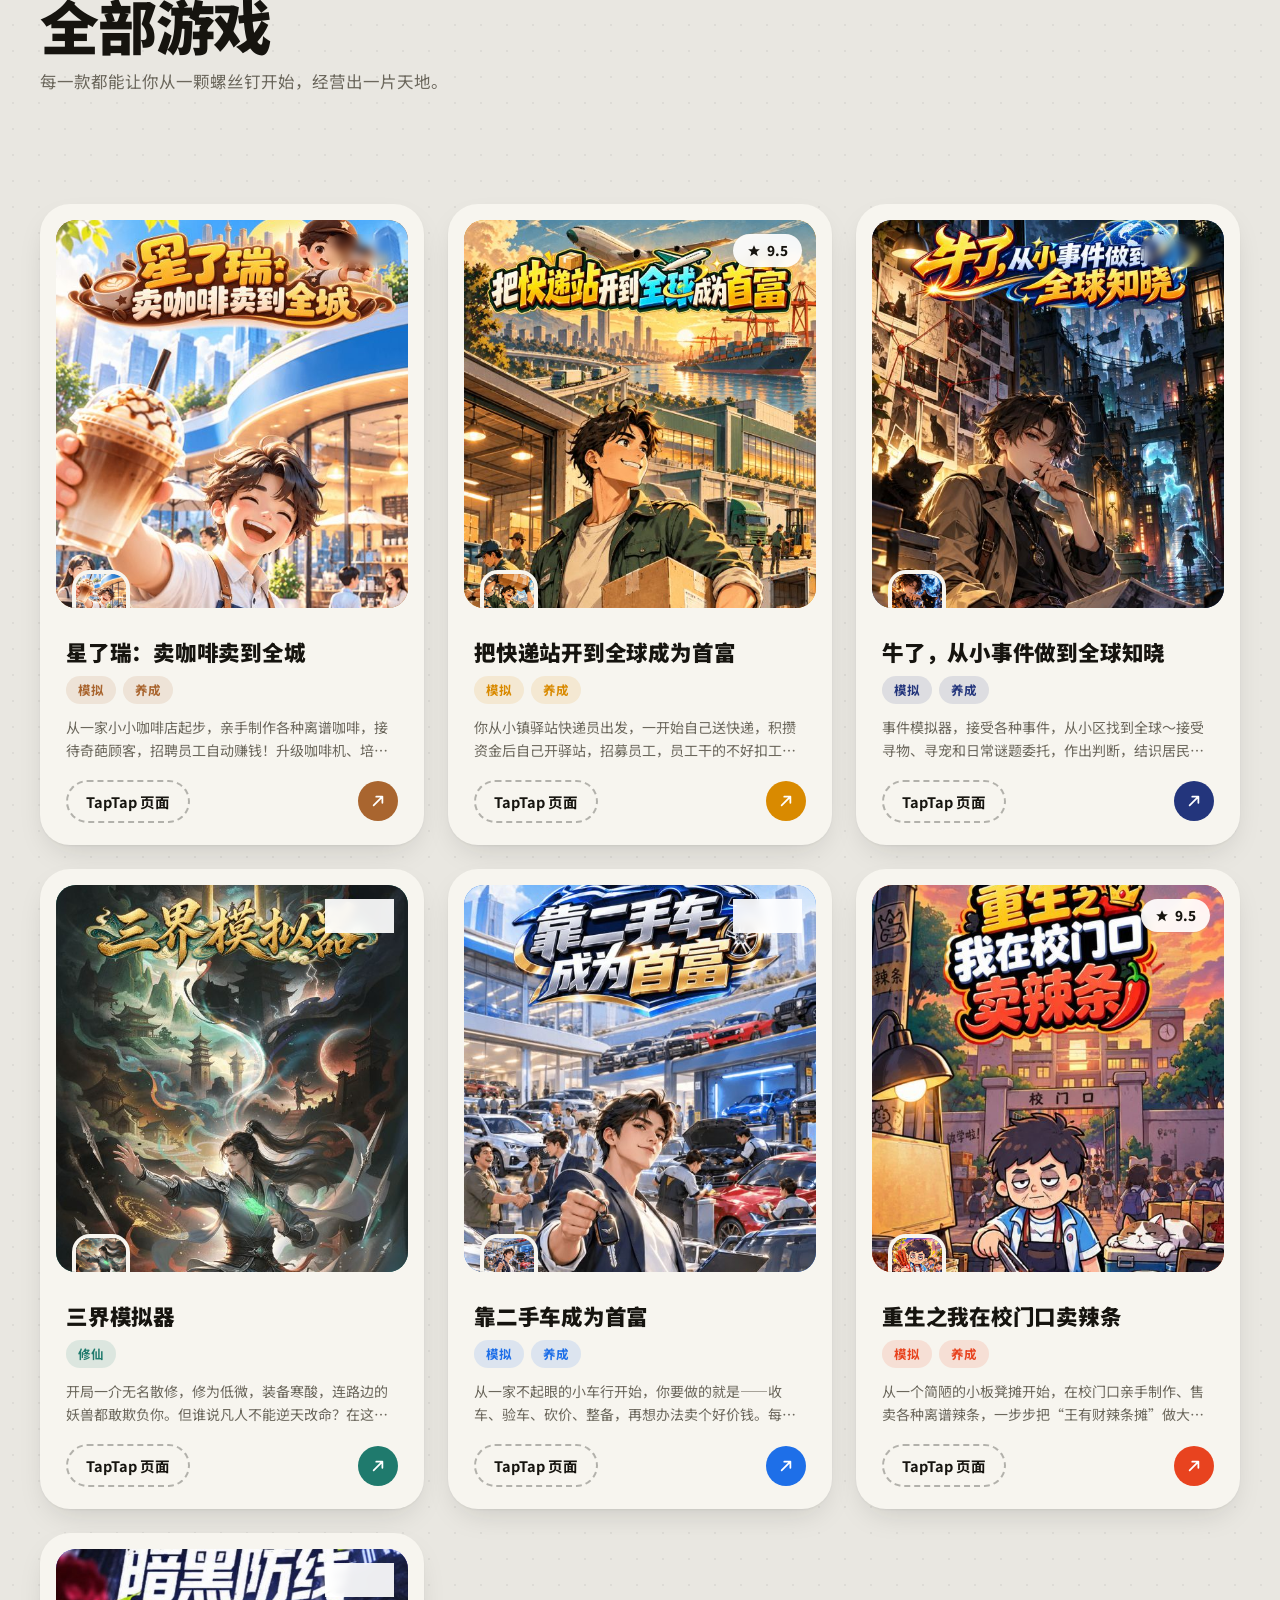
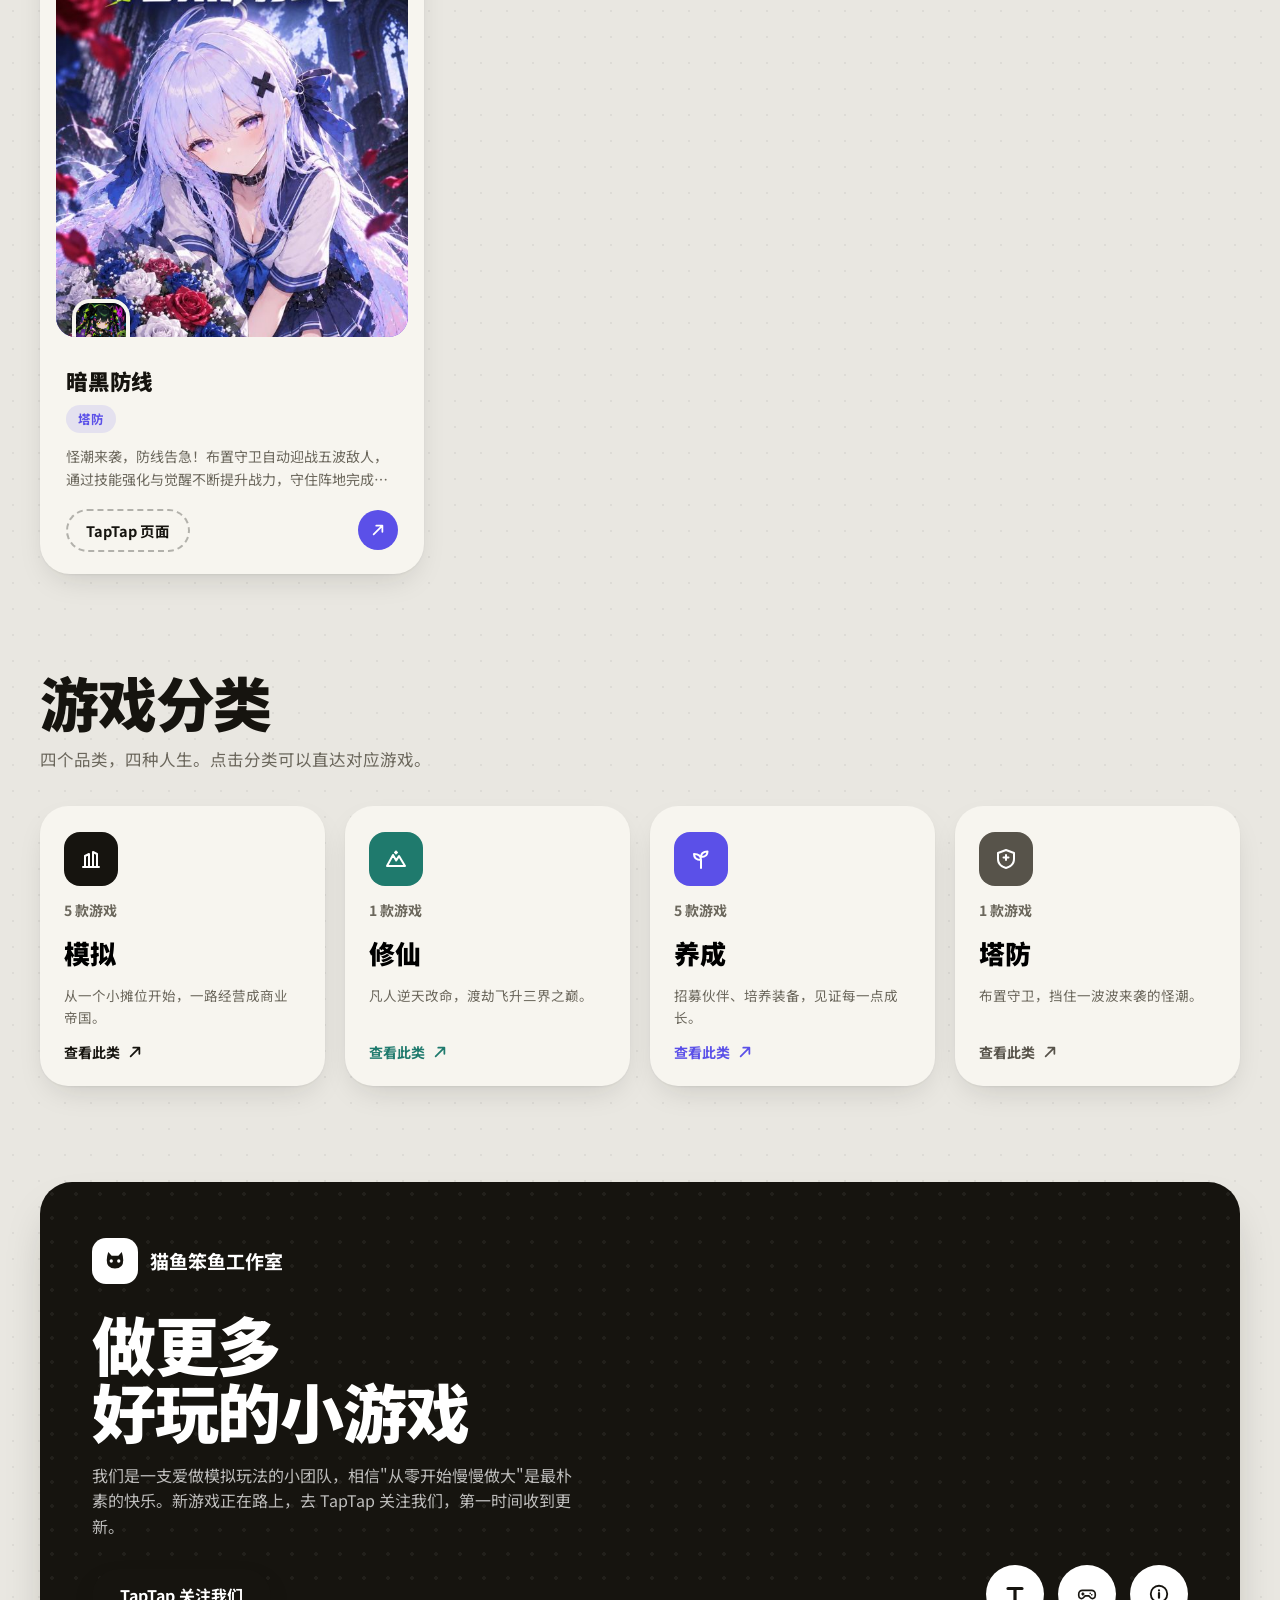
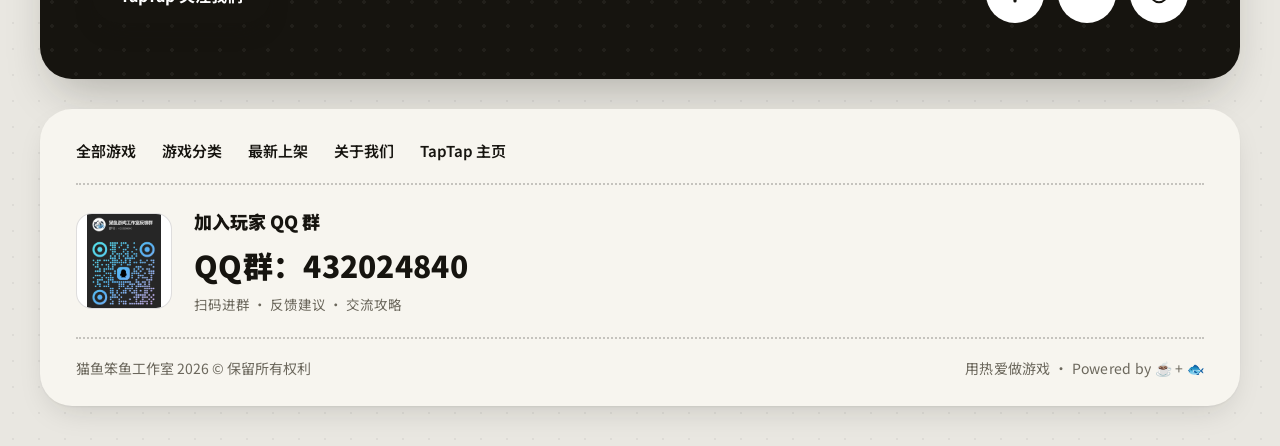
==== commit 9d31ec9f: "导航 QQ 群改为紫色按钮并链接加群地址" ====
--- a/index.html
+++ b/index.html
@@ -33,10 +33,10 @@
         <li><a href="#about">关于我们</a></li>
       </ul>
       <span class="nav-divider" aria-hidden="true"></span>
-      <span class="nav-qq" title="玩家交流群">
-        <svg viewBox="0 0 24 24" width="15" height="15" aria-hidden="true"><path d="M4 5 h16 v11 h-9 l-4 4 v-4 H4 Z" fill="none" stroke="currentColor" stroke-width="2" stroke-linejoin="round"/></svg>
-        QQ群：<b>432024840</b>
-      </span>
+      <a class="nav-cta nav-cta--qq" href="https://qm.qq.com/q/CMTWcH8hcA" target="_blank" rel="noopener" title="玩家交流群">
+        <svg viewBox="0 0 24 24" width="14" height="14" aria-hidden="true"><path d="M4 5 h16 v11 h-9 l-4 4 v-4 H4 Z" fill="none" stroke="currentColor" stroke-width="2" stroke-linejoin="round"/></svg>
+        点击加入QQ群
+      </a>
       <a class="nav-cta" href="https://www.taptap.cn/developer/452854" target="_blank" rel="noopener">
         TapTap 主页
         <svg viewBox="0 0 16 16" width="12" height="12" aria-hidden="true"><path d="M3 13 L13 3 M6 3 h7 v7" stroke="currentColor" stroke-width="2" fill="none" stroke-linecap="round" stroke-linejoin="round"/></svg>
--- a/css/styles.css
+++ b/css/styles.css
@@ -125,20 +125,6 @@
 
 .nav-links a:hover { text-decoration-color: var(--primary); }
 
-.nav-qq {
-  display: inline-flex;
-  align-items: center;
-  gap: 7px;
-  font-size: 14.5px;
-  font-weight: 500;
-  color: var(--muted);
-  white-space: nowrap;
-}
-
-.nav-qq svg { color: var(--primary); flex: 0 0 auto; }
-
-.nav-qq b { color: var(--ink); font-weight: 800; letter-spacing: 0.01em; }
-
 .nav-cta {
   display: inline-flex;
   align-items: center;
@@ -153,6 +139,9 @@
 }
 
 .nav-cta:hover { background: var(--primary-deep); transform: translateY(-1px); }
+
+.nav-cta--qq { background: var(--purple); }
+.nav-cta--qq:hover { background: #4A40CC; }
 
 /* ============ 通用按钮 ============ */
 .btn {
@@ -846,7 +835,6 @@
   .hero-title { font-size: clamp(40px, 11vw, 56px); }
   .nav { gap: 10px; padding-left: 14px; }
   .nav-logo { font-size: 15px; }
-  .nav-qq { font-size: 12.5px; gap: 5px; }
   .nav-cta { padding: 8px 14px; font-size: 13.5px; }
   .footer-qq { gap: 16px; }
   .qq-qr { width: 82px; height: 82px; }
@@ -854,6 +842,7 @@
 
 @media (max-width: 380px) {
   .nav-cta { display: none; }
+  .nav-cta--qq { display: inline-flex; padding: 7px 12px; font-size: 12px; }
 }
 
 /* ============ 无障碍 ============ */
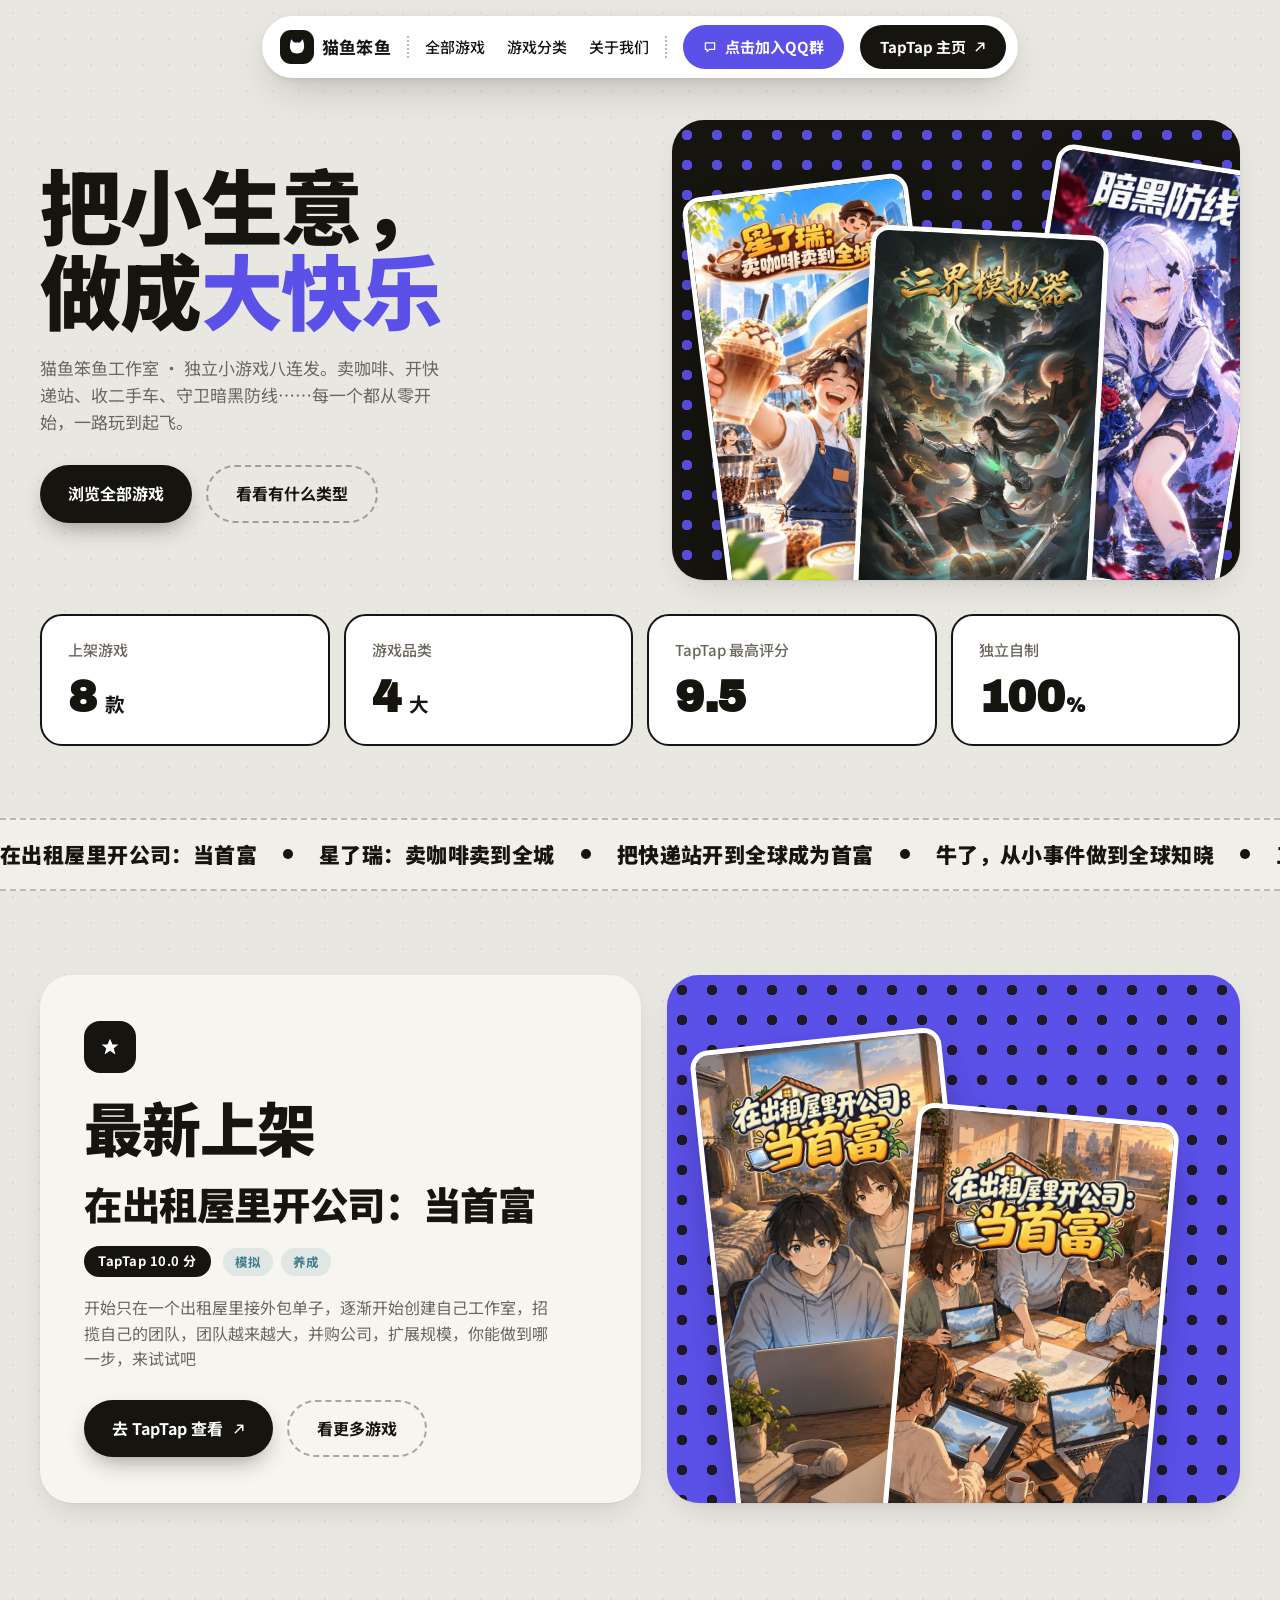
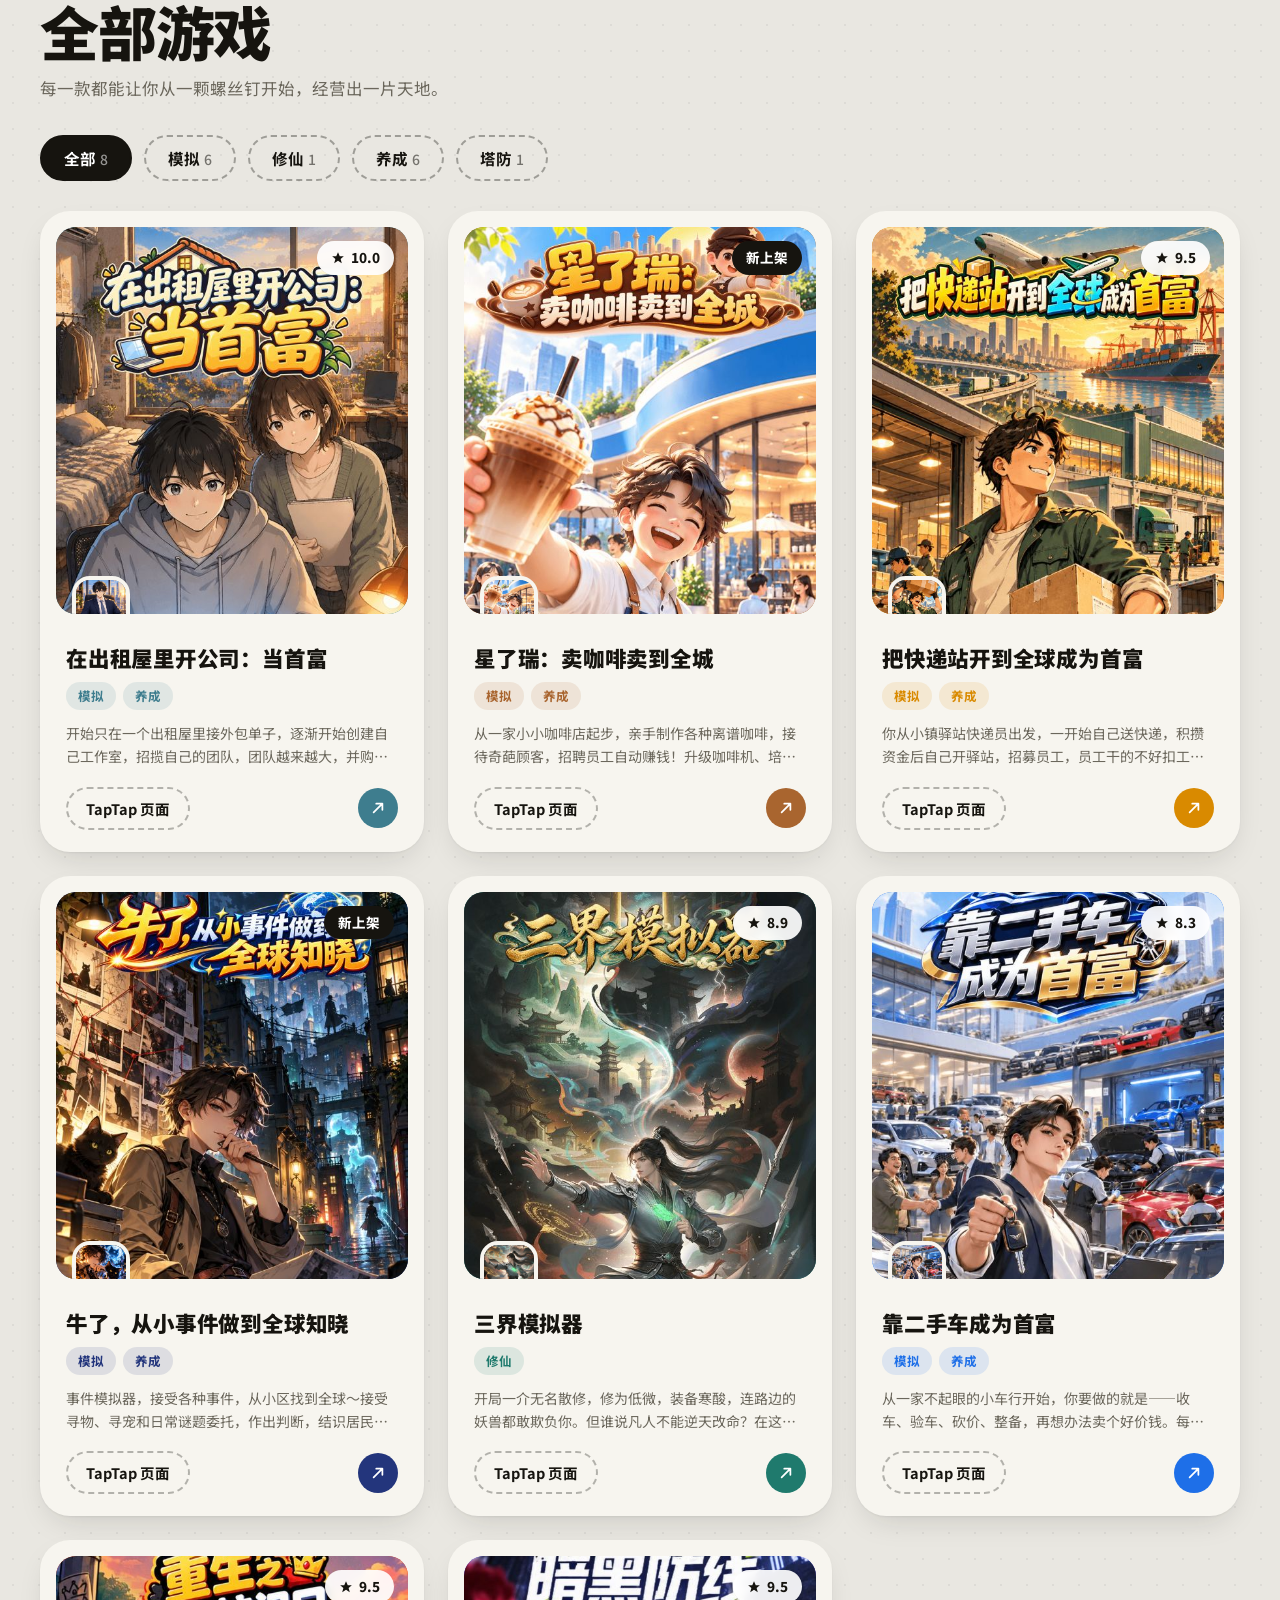
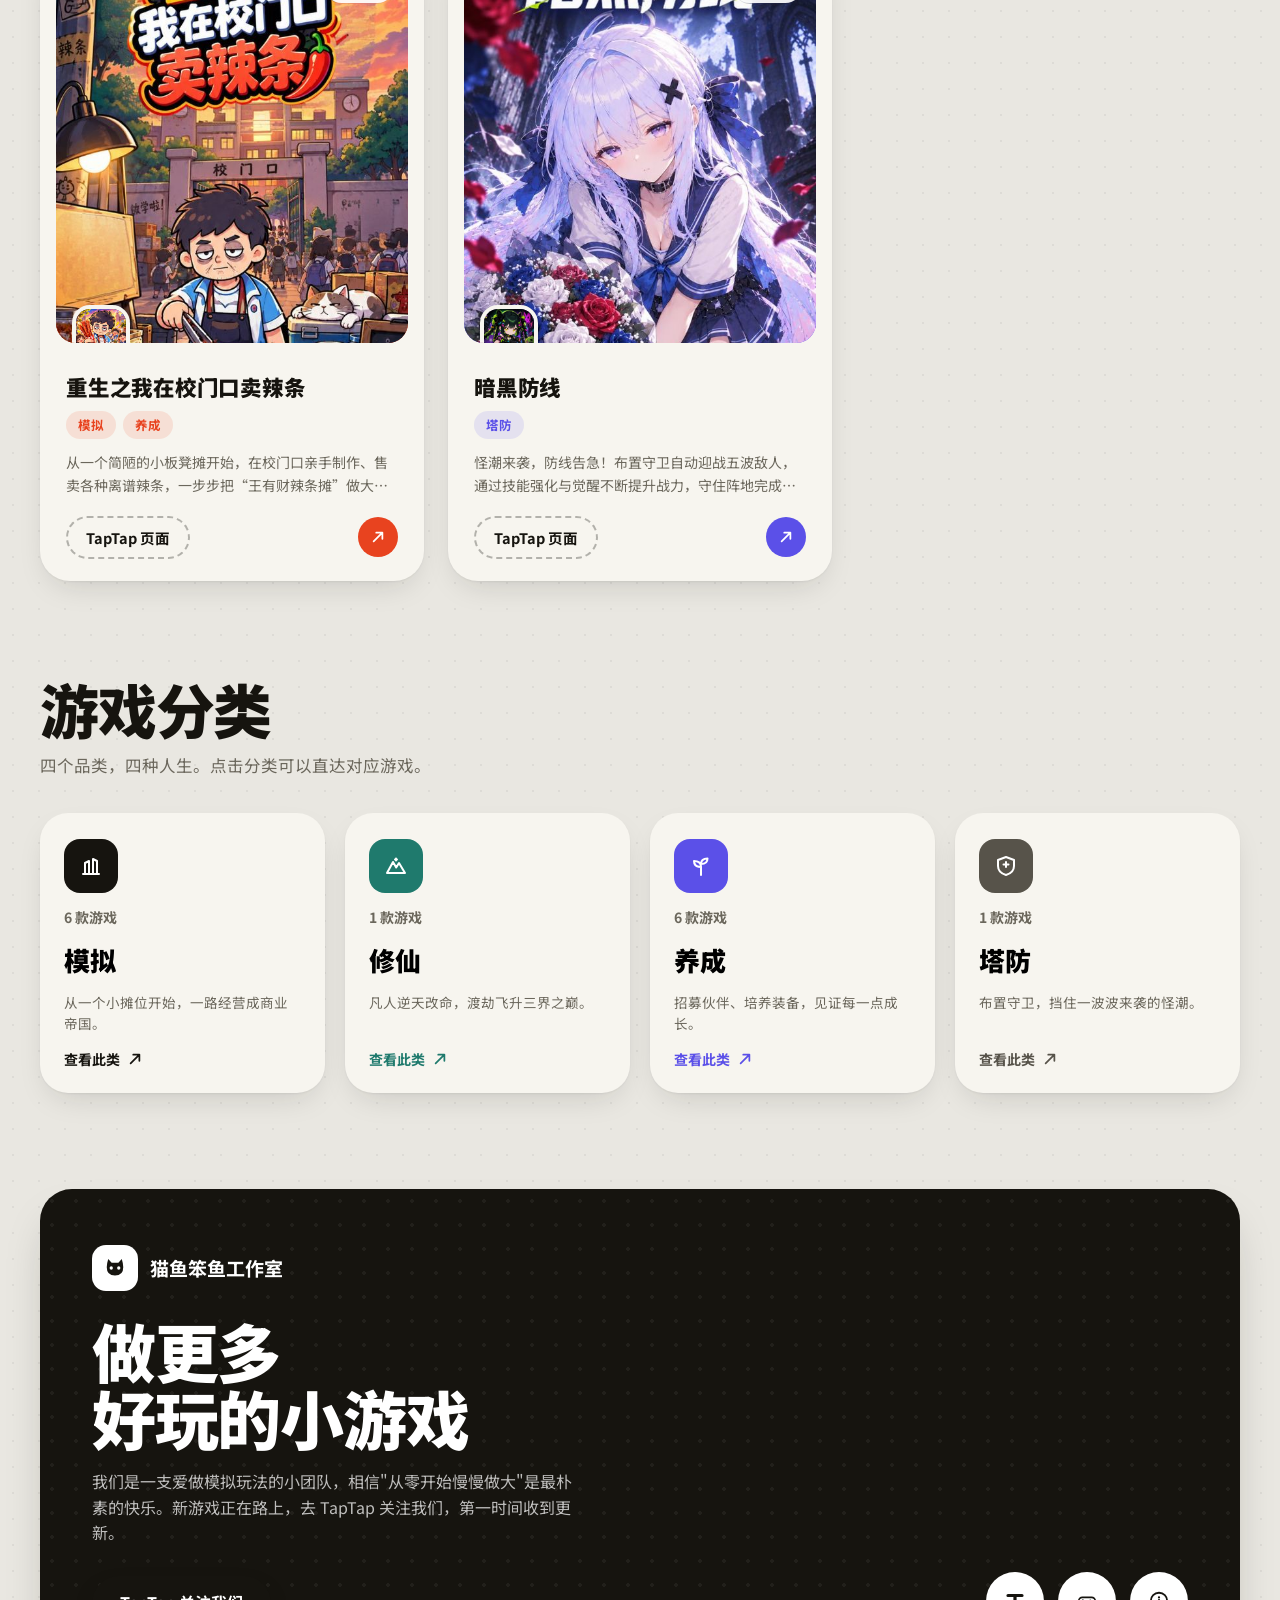
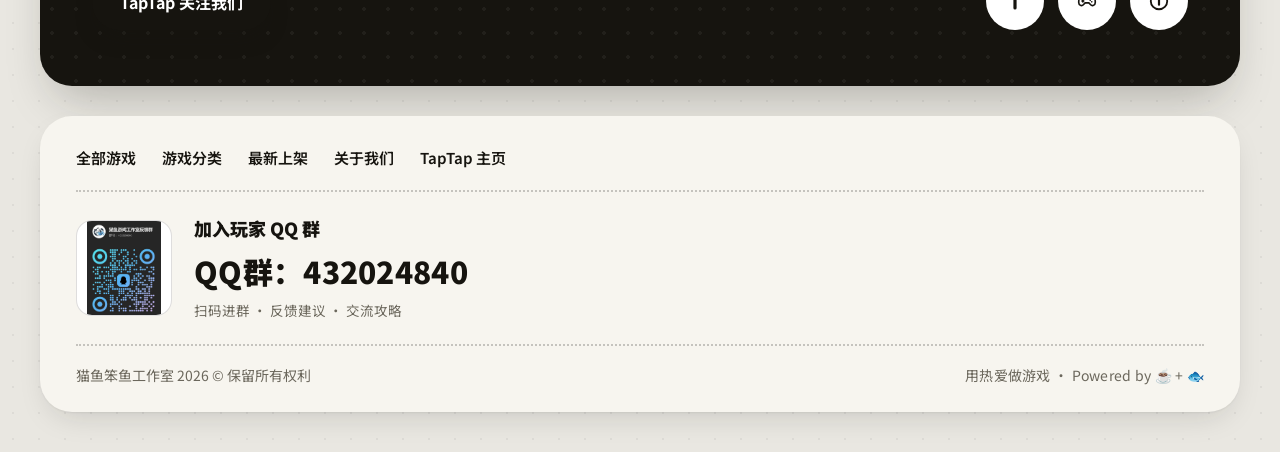
==== commit 165189c1: "新增游戏《在出租屋里开公司：当首富》，游戏数 7→8，推荐位改为自动取最新" ====
--- a/index.html
+++ b/index.html
@@ -4,7 +4,7 @@
   <meta charset="UTF-8" />
   <meta name="viewport" content="width=device-width, initial-scale=1.0" />
   <title>猫鱼笨鱼工作室 · 独立小游戏</title>
-  <meta name="description" content="猫鱼笨鱼工作室官方网站 —— 7 款独立小游戏：模拟、修仙、养成、塔防。从小生意做到全球首富，从凡人修到飞升。" />
+  <meta name="description" content="猫鱼笨鱼工作室官方网站 —— 8 款独立小游戏：模拟、修仙、养成、塔防。从小生意做到全球首富，从凡人修到飞升。" />
   <link rel="icon" href="data:image/svg+xml,%3Csvg xmlns='http://www.w3.org/2000/svg' viewBox='0 0 64 64'%3E%3Crect width='64' height='64' rx='16' fill='%2316140F'/%3E%3Cpath d='M20 40 L32 18 L44 40 Z' fill='%23fff'/%3E%3C/svg%3E" />
   <link rel="preconnect" href="https://fonts.googleapis.com" />
   <link rel="preconnect" href="https://fonts.gstatic.com" crossorigin />
@@ -50,7 +50,7 @@
       <div class="hero-grid">
         <div class="hero-copy reveal">
           <h1 class="hero-title">把小生意，<br />做成<span class="accent-underline">大快乐</span></h1>
-          <p class="hero-sub">猫鱼笨鱼工作室 · 独立小游戏七连发。卖咖啡、开快递站、收二手车、守卫暗黑防线……每一个都从零开始，一路玩到起飞。</p>
+          <p class="hero-sub">猫鱼笨鱼工作室 · 独立小游戏八连发。卖咖啡、开快递站、收二手车、守卫暗黑防线……每一个都从零开始，一路玩到起飞。</p>
           <div class="hero-actions">
             <a class="btn btn-primary" href="#games">浏览全部游戏</a>
             <a class="btn btn-ghost" href="#categories">看看有什么类型</a>
@@ -67,7 +67,7 @@
 
       <!-- 统计连体卡 -->
       <div class="stats reveal" role="list" aria-label="工作室数据">
-        <div class="stat-card" role="listitem"><span class="stat-label">上架游戏</span><span class="stat-value">7<small> 款</small></span></div>
+        <div class="stat-card" role="listitem"><span class="stat-label">上架游戏</span><span class="stat-value">8<small> 款</small></span></div>
         <span class="stat-connector" aria-hidden="true"></span>
         <div class="stat-card" role="listitem"><span class="stat-label">游戏品类</span><span class="stat-value">4<small> 大</small></span></div>
         <span class="stat-connector" aria-hidden="true"></span>
--- a/css/styles.css
+++ b/css/styles.css
@@ -198,12 +198,7 @@
 }
 
 .accent-underline {
-  background: var(--primary);
-  color: #fff;
-  padding: 0 0.14em;
-  border-radius: 0.16em;
-  box-decoration-break: clone;
-  -webkit-box-decoration-break: clone;
+  color: var(--purple);
 }
 
 .hero-sub {
@@ -276,12 +271,14 @@
   display: flex;
   align-items: stretch;
   justify-content: space-between;
+  gap: 14px;
 }
 
 .stat-card {
   flex: 1 1 0;
-  background: var(--primary);
-  color: #fff;
+  background: var(--surface-2);
+  border: 2px solid var(--ink);
+  color: var(--ink);
   border-radius: var(--radius-md);
   padding: 22px 26px 24px;
   display: flex;
@@ -291,7 +288,7 @@
   z-index: 1;
 }
 
-.stat-label { font-size: 15px; font-weight: 500; opacity: 0.92; }
+.stat-label { font-size: 15px; font-weight: 500; color: var(--muted); }
 
 .stat-value {
   font-family: var(--font-display);
@@ -303,15 +300,7 @@
 
 .stat-value small { font-size: 0.45em; font-weight: 700; margin-left: 2px; }
 
-.stat-connector {
-  flex: 0 0 34px;
-  align-self: center;
-  height: 64px;
-  margin-inline: -9px;
-  background: var(--primary);
-  border-radius: 12px;
-  z-index: 0;
-}
+.stat-connector { display: none; }
 
 /* ============ 跑马灯 ============ */
 .marquee {
